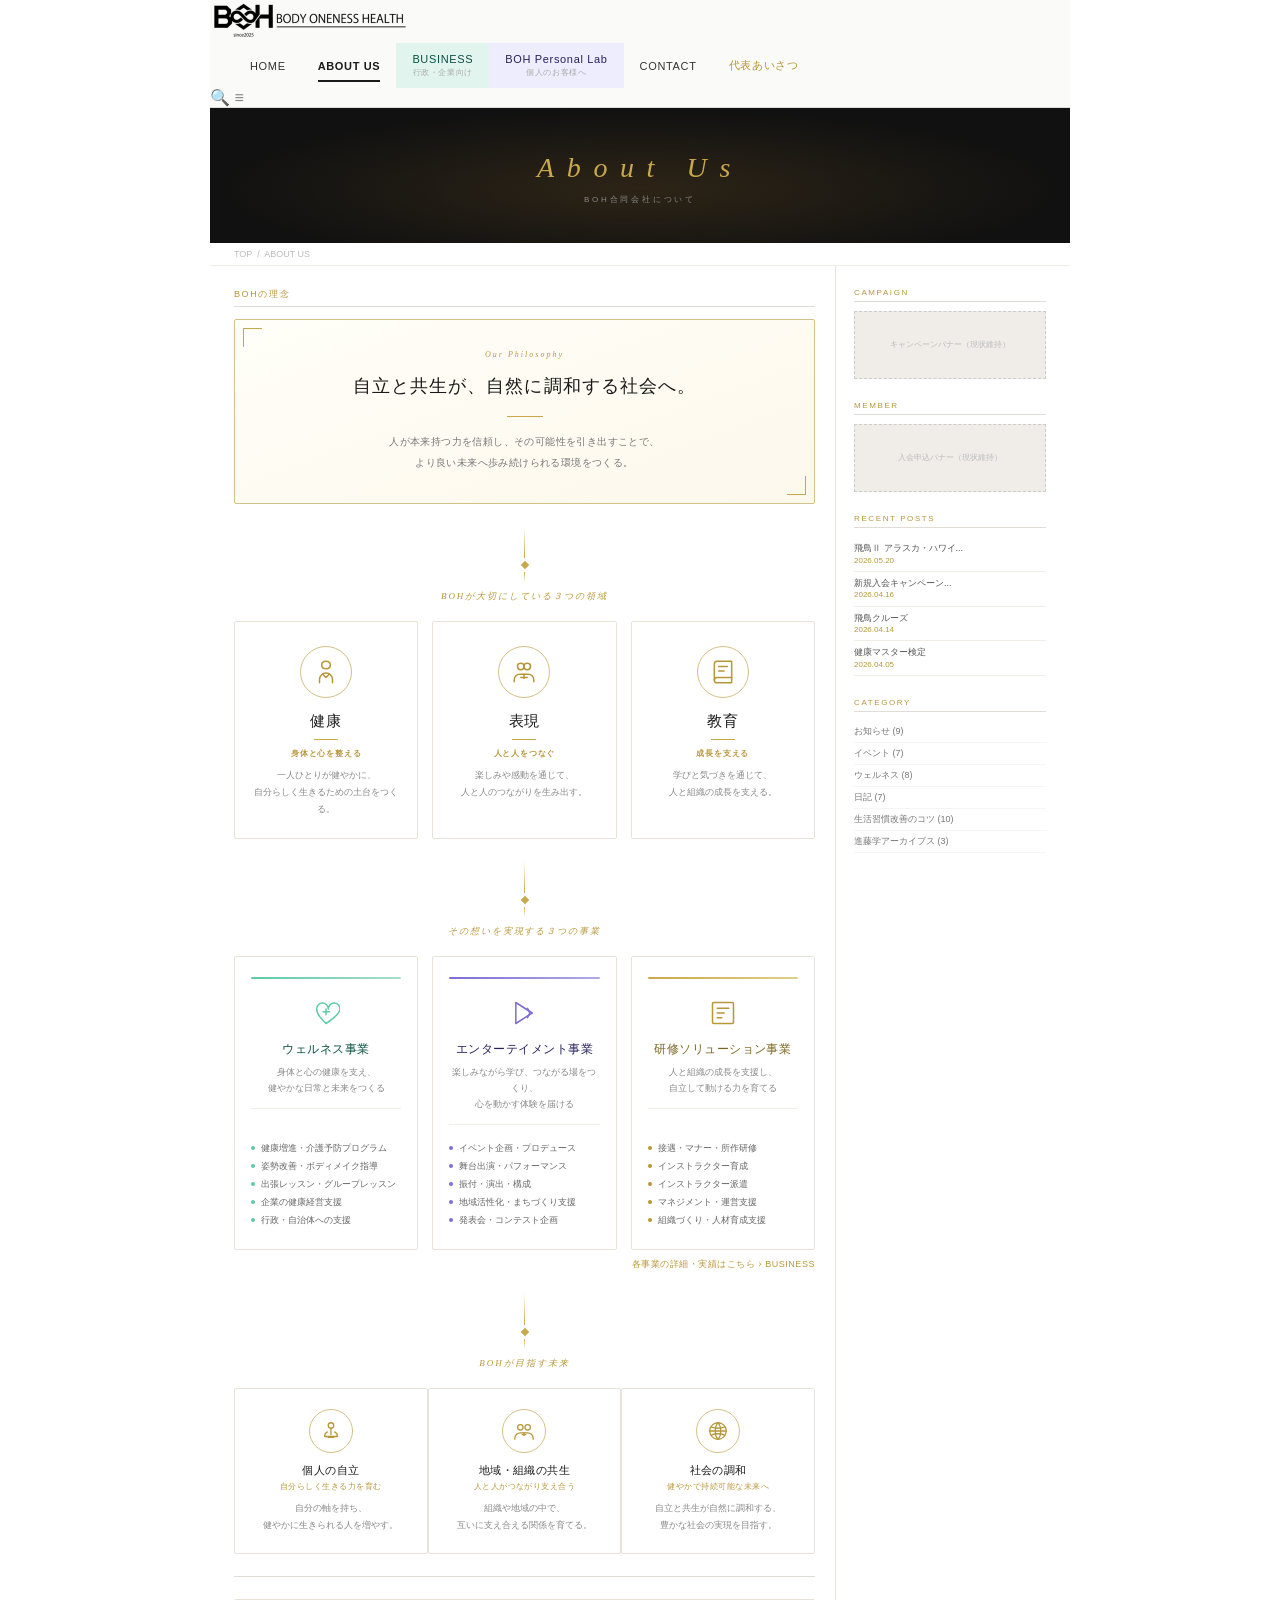
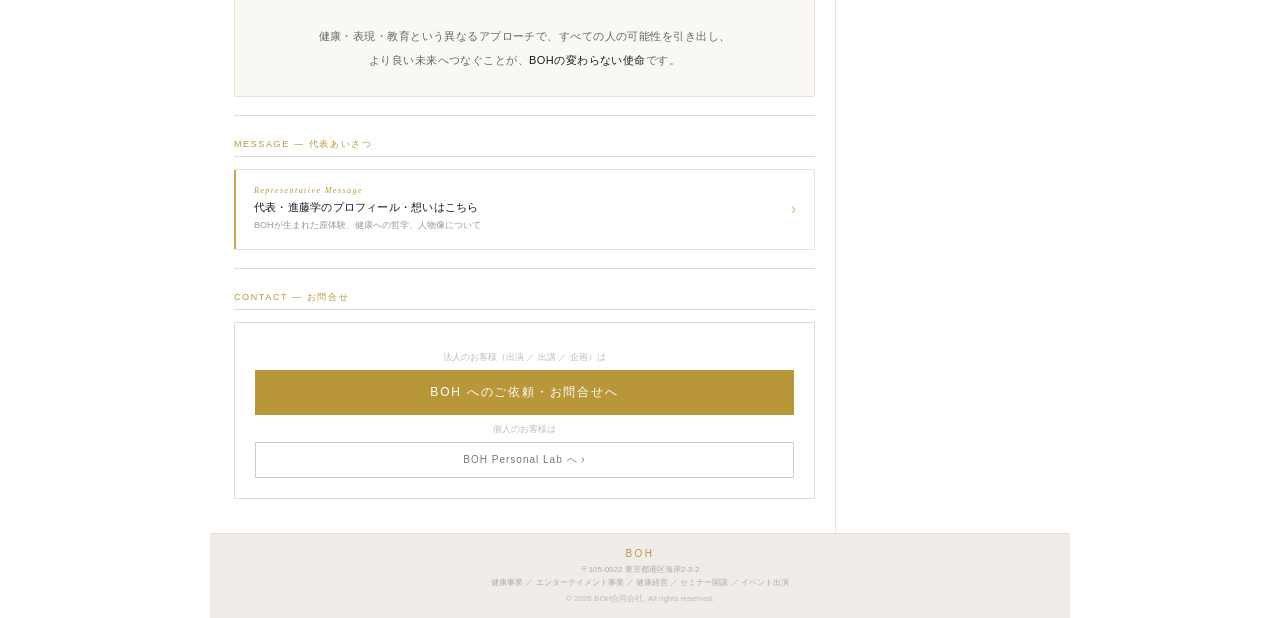
==== about.html @ 2c1a285b "Initial commit: BOH wireframe" ====
<!DOCTYPE html>
<html lang="ja">
<head>
<meta charset="UTF-8">
<meta name="viewport" content="width=device-width, initial-scale=1.0">
<title>BOH ABOUT US ワイヤーフレーム</title>
<link rel="stylesheet" href="style.css">
<style>
/* ── セクション区切り ── */
.sec-divider{display:flex;flex-direction:column;align-items:center;padding:22px 0 16px;gap:0}
.sec-divider-line{width:1px;height:32px;background:linear-gradient(to bottom,transparent,#c8a84b)}
.sec-divider-diamond{width:6px;height:6px;background:#c8a84b;transform:rotate(45deg);margin:4px 0}
.sec-divider-line2{width:1px;height:10px;background:linear-gradient(to bottom,#c8a84b,transparent)}
.sec-label{font-size:9px;letter-spacing:.22em;color:#b8973a;padding:0 0 2px;font-family:Georgia,serif;font-style:italic}

/* ── ① 理念ボックス ── */
.rinen-box{border:1px solid #d4c089;border-radius:2px;background:linear-gradient(160deg,#fffef8,#fdf8ec);padding:30px 32px;text-align:center;position:relative}
.rinen-box::before,.rinen-box::after{content:'';position:absolute;width:18px;height:18px;border-color:#c8a84b;border-style:solid}
.rinen-box::before{top:8px;left:8px;border-width:1px 0 0 1px}
.rinen-box::after{bottom:8px;right:8px;border-width:0 1px 1px 0}
.rinen-small{font-size:8px;letter-spacing:.25em;color:#b8973a;margin-bottom:12px;font-family:Georgia,serif;font-style:italic}
.rinen-main{font-size:18px;font-weight:300;color:#1a1a1a;letter-spacing:.06em;line-height:1.7;margin-bottom:14px}
.rinen-rule{width:36px;height:1px;background:#c8a84b;margin:0 auto 14px}
.rinen-sub{font-size:10px;color:#777;line-height:2.1;letter-spacing:.04em}

/* ── ② 3つの領域 ── */
.domain-grid{display:grid;grid-template-columns:1fr 1fr 1fr;gap:14px}
.domain-card{background:#fff;border:1px solid #e8e3d8;border-radius:2px;padding:24px 16px 20px;text-align:center;position:relative;transition:box-shadow .2s}
.domain-card:hover{box-shadow:0 4px 20px rgba(184,151,58,.1)}
.domain-icon-wrap{width:52px;height:52px;margin:0 auto 14px;display:flex;align-items:center;justify-content:center;border:1px solid #d4c089;border-radius:50%}
.domain-icon-wrap svg{width:26px;height:26px;stroke:#b8973a;fill:none;stroke-width:1.4;stroke-linecap:round;stroke-linejoin:round}
.domain-title{font-size:15px;font-weight:400;color:#1a1a1a;margin-bottom:8px;letter-spacing:.06em}
.domain-rule{width:24px;height:1px;background:#c8a84b;margin:0 auto 8px}
.domain-sub{font-size:8px;font-weight:600;color:#b8973a;margin-bottom:8px;letter-spacing:.1em;text-transform:uppercase}
.domain-desc{font-size:9px;color:#888;line-height:1.9}

/* ── ③ 3つの事業 ── */
.biz-grid3{display:grid;grid-template-columns:1fr 1fr 1fr;gap:14px}
.biz-card{background:#fff;border:1px solid #e8e3d8;border-radius:2px;padding:20px 16px;display:flex;flex-direction:column}
.biz-card-accent{height:2px;margin-bottom:16px;border-radius:1px}
.biz-card.wellness .biz-card-accent{background:linear-gradient(90deg,#5DCAA5,#a8dece)}
.biz-card.entertainment .biz-card-accent{background:linear-gradient(90deg,#7B6FD4,#b0aae8)}
.biz-card.solution .biz-card-accent{background:linear-gradient(90deg,#c8a84b,#e2d08a)}
.biz-card-icon{width:36px;height:36px;margin:0 auto 10px;display:flex;align-items:center;justify-content:center}
.biz-card-icon svg{width:28px;height:28px;fill:none;stroke-width:1.3;stroke-linecap:round;stroke-linejoin:round}
.biz-card.wellness .biz-card-icon svg{stroke:#5DCAA5}
.biz-card.entertainment .biz-card-icon svg{stroke:#7B6FD4}
.biz-card.solution .biz-card-icon svg{stroke:#b8973a}
.biz-card-title{font-size:12px;font-weight:500;color:#1a1a1a;margin-bottom:6px;text-align:center;letter-spacing:.04em}
.biz-card.wellness .biz-card-title{color:#085041}
.biz-card.entertainment .biz-card-title{color:#26215C}
.biz-card.solution .biz-card-title{color:#7a6520}
.biz-card-sub{font-size:9px;color:#888;line-height:1.8;text-align:center;margin-bottom:14px;padding-bottom:12px;border-bottom:1px solid #f0ede8}
.biz-items{list-style:none;padding:0;margin:0;margin-top:auto}
.biz-items li{font-size:9px;color:#666;line-height:2;display:flex;align-items:flex-start;gap:6px}
.biz-dot{width:4px;height:4px;border-radius:50%;flex-shrink:0;margin-top:7px}
.biz-card.wellness .biz-dot{background:#5DCAA5}
.biz-card.entertainment .biz-dot{background:#7B6FD4}
.biz-card.solution .biz-dot{background:#b8973a}

/* ── ④ 目指す未来 ── */
.future-flow{display:grid;grid-template-columns:1fr 40px 1fr 40px 1fr;align-items:center;gap:0}
.future-card{background:#fff;border:1px solid #e8e3d8;border-radius:2px;padding:20px 14px;text-align:center}
.future-icon-wrap{width:44px;height:44px;margin:0 auto 10px;display:flex;align-items:center;justify-content:center;border:1px solid #d4c089;border-radius:50%}
.future-icon-wrap svg{width:22px;height:22px;stroke:#b8973a;fill:none;stroke-width:1.4;stroke-linecap:round;stroke-linejoin:round}
.future-title{font-size:11px;font-weight:500;color:#1a1a1a;margin-bottom:3px;letter-spacing:.04em}
.future-tag{font-size:8px;color:#b8973a;margin-bottom:8px;letter-spacing:.06em}
.future-desc{font-size:9px;color:#888;line-height:1.8}
.future-arrow-col{display:flex;align-items:center;justify-content:center}
.future-arrow-col svg{width:24px;height:16px;stroke:#c8a84b;fill:none;stroke-width:1.2}

/* ── ⑤ 締め ── */
.closing-box{border:1px solid #e8e3d8;border-radius:2px;background:#faf8f3;padding:24px 28px;text-align:center;position:relative}
.closing-text{font-size:11px;color:#666;line-height:2.2;letter-spacing:.04em}
.closing-text em{color:#1a1a1a;font-style:normal;font-weight:500}

/* ── 代表リンク ── */
.greeting-link{background:#fff;border:1px solid #e8e3d8;border-left:2px solid #c8a84b;padding:16px 18px;display:flex;align-items:center;justify-content:space-between;border-radius:2px}
.gl-label{font-size:8px;letter-spacing:.18em;color:#b8973a;margin-bottom:5px;font-family:Georgia,serif;font-style:italic}
.gl-title{font-size:11px;color:#1a1a1a;margin-bottom:3px;letter-spacing:.02em}
.gl-sub{font-size:9px;color:#999;line-height:1.6}
.gl-arrow{font-size:16px;color:#c8a84b;opacity:.7;font-weight:300}
</style>
</head>
<body>

<div style="max-width:860px;margin:0 auto">

<div class="header">
  <img src="image/cropped-logo.png" alt="BOH" style="height:40px;width:200px;object-fit:contain;object-position:left center">
  <nav class="nav">
    <a class="ni" href="index.html">HOME</a>
    <a class="ni active" href="about.html">ABOUT US</a>
    <a class="ni teal" href="services.html">BUSINESS<sub>行政・企業向け</sub></a>
    <a class="ni purple" href="personal-lab.html">BOH Personal Lab<sub>個人のお客様へ</sub></a>
    <a class="ni" href="contact.html">CONTACT</a>
    <a class="ni gold" href="about.html#greeting">代表あいさつ</a>
  </nav>
  <div class="header-icons">🔍 ≡</div>
</div>

<div class="page-hero-dark">
  <div class="ph-img-label">
    <div class="ph-en-dark">About Us</div>
    <div class="ph-ja-dark">BOH合同会社について</div>
  </div>
</div>
<div class="breadcrumb">TOP &nbsp;/&nbsp; ABOUT US</div>

<div class="layout">
<div class="main">

  <!-- ① BOHの理念 -->
  <div class="sh" style="font-size:9px;letter-spacing:.18em;color:#b8973a">BOHの理念</div>
  <div class="rinen-box">
    <div class="rinen-small">Our Philosophy</div>
    <div class="rinen-main">自立と共生が、自然に調和する社会へ。</div>
    <div class="rinen-rule"></div>
    <div class="rinen-sub">
      人が本来持つ力を信頼し、その可能性を引き出すことで、<br>
      より良い未来へ歩み続けられる環境をつくる。
    </div>
  </div>

  <!-- セクション区切り -->
  <div class="sec-divider">
    <div class="sec-divider-line"></div>
    <div class="sec-divider-diamond"></div>
    <div class="sec-divider-line2"></div>
    <div style="height:8px"></div>
    <div class="sec-label">BOHが大切にしている３つの領域</div>
  </div>

  <!-- ② 3つの領域 -->
  <div class="domain-grid">
    <div class="domain-card">
      <div class="domain-icon-wrap">
        <svg viewBox="0 0 24 24"><path d="M12 2c2.5 0 4 1.5 4 3.5S14.5 9 12 9 8 7.5 8 5.5 9.5 2 12 2z"/><path d="M6 22v-3a6 6 0 0112 0v3"/><path d="M9 14l3 3 3-3"/></svg>
      </div>
      <div class="domain-title">健康</div>
      <div class="domain-rule"></div>
      <div class="domain-sub">身体と心を整える</div>
      <div class="domain-desc">一人ひとりが健やかに、<br>自分らしく生きるための土台をつくる。</div>
    </div>
    <div class="domain-card">
      <div class="domain-icon-wrap">
        <svg viewBox="0 0 24 24"><circle cx="9" cy="7" r="3"/><circle cx="15" cy="7" r="3"/><path d="M3 21v-2a5 5 0 015-5h8a5 5 0 015 5v2"/><path d="M12 14v4M9 17h6"/></svg>
      </div>
      <div class="domain-title">表現</div>
      <div class="domain-rule"></div>
      <div class="domain-sub">人と人をつなぐ</div>
      <div class="domain-desc">楽しみや感動を通じて、<br>人と人のつながりを生み出す。</div>
    </div>
    <div class="domain-card">
      <div class="domain-icon-wrap">
        <svg viewBox="0 0 24 24"><path d="M4 19.5A2.5 2.5 0 016.5 17H20"/><path d="M6.5 2H20v20H6.5A2.5 2.5 0 014 19.5v-15A2.5 2.5 0 016.5 2z"/><path d="M8 7h8M8 11h5"/></svg>
      </div>
      <div class="domain-title">教育</div>
      <div class="domain-rule"></div>
      <div class="domain-sub">成長を支える</div>
      <div class="domain-desc">学びと気づきを通じて、<br>人と組織の成長を支える。</div>
    </div>
  </div>

  <!-- セクション区切り -->
  <div class="sec-divider">
    <div class="sec-divider-line"></div>
    <div class="sec-divider-diamond"></div>
    <div class="sec-divider-line2"></div>
    <div style="height:8px"></div>
    <div class="sec-label">その想いを実現する３つの事業</div>
  </div>

  <!-- ③ 3つの事業 -->
  <div class="biz-grid3">
    <div class="biz-card wellness">
      <div class="biz-card-accent"></div>
      <div class="biz-card-icon">
        <svg viewBox="0 0 24 24"><path d="M12 21C12 21 4 13.5 4 8.5a5 5 0 0110 0 5 5 0 0110 0C24 13.5 12 21 12 21z" stroke="#5DCAA5"/><path d="M12 8.5v5M9.5 11H15" stroke="#5DCAA5"/></svg>
      </div>
      <div class="biz-card-title">ウェルネス事業</div>
      <div class="biz-card-sub">身体と心の健康を支え、<br>健やかな日常と未来をつくる</div>
      <ul class="biz-items">
        <li><span class="biz-dot"></span>健康増進・介護予防プログラム</li>
        <li><span class="biz-dot"></span>姿勢改善・ボディメイク指導</li>
        <li><span class="biz-dot"></span>出張レッスン・グループレッスン</li>
        <li><span class="biz-dot"></span>企業の健康経営支援</li>
        <li><span class="biz-dot"></span>行政・自治体への支援</li>
      </ul>
    </div>
    <div class="biz-card entertainment">
      <div class="biz-card-accent"></div>
      <div class="biz-card-icon">
        <svg viewBox="0 0 24 24"><polygon points="5,3 19,12 5,21" stroke="#7B6FD4"/><path d="M15 8l2 4-2 4" stroke="#7B6FD4"/></svg>
      </div>
      <div class="biz-card-title">エンターテイメント事業</div>
      <div class="biz-card-sub">楽しみながら学び、つながる場をつくり、<br>心を動かす体験を届ける</div>
      <ul class="biz-items">
        <li><span class="biz-dot"></span>イベント企画・プロデュース</li>
        <li><span class="biz-dot"></span>舞台出演・パフォーマンス</li>
        <li><span class="biz-dot"></span>振付・演出・構成</li>
        <li><span class="biz-dot"></span>地域活性化・まちづくり支援</li>
        <li><span class="biz-dot"></span>発表会・コンテスト企画</li>
      </ul>
    </div>
    <div class="biz-card solution">
      <div class="biz-card-accent"></div>
      <div class="biz-card-icon">
        <svg viewBox="0 0 24 24"><rect x="3" y="3" width="18" height="18" rx="1" stroke="#b8973a"/><path d="M7 8h10M7 12h6M7 16h4" stroke="#b8973a"/></svg>
      </div>
      <div class="biz-card-title">研修ソリューション事業</div>
      <div class="biz-card-sub">人と組織の成長を支援し、<br>自立して動ける力を育てる</div>
      <ul class="biz-items">
        <li><span class="biz-dot"></span>接遇・マナー・所作研修</li>
        <li><span class="biz-dot"></span>インストラクター育成</li>
        <li><span class="biz-dot"></span>インストラクター派遣</li>
        <li><span class="biz-dot"></span>マネジメント・運営支援</li>
        <li><span class="biz-dot"></span>組織づくり・人材育成支援</li>
      </ul>
    </div>
  </div>
  <div style="font-size:9px;color:#b8973a;text-align:right;margin-top:8px;letter-spacing:.06em">
    <a href="services.html" style="color:#b8973a;text-decoration:none">各事業の詳細・実績はこちら › BUSINESS</a>
  </div>

  <!-- セクション区切り -->
  <div class="sec-divider">
    <div class="sec-divider-line"></div>
    <div class="sec-divider-diamond"></div>
    <div class="sec-divider-line2"></div>
    <div style="height:8px"></div>
    <div class="sec-label">BOHが目指す未来</div>
  </div>

  <!-- ④ 目指す未来フロー -->
  <div class="future-flow" style="grid-template-columns:1fr 1fr 1fr">
    <div class="future-card">
      <div class="future-icon-wrap">
        <svg viewBox="0 0 24 24"><circle cx="12" cy="6" r="3"/><path d="M12 10v6M9 19h6"/><path d="M8 13c-2 1-3 3-3 5h14c0-2-1-4-3-5"/></svg>
      </div>
      <div class="future-title">個人の自立</div>
      <div class="future-tag">自分らしく生きる力を育む</div>
      <div class="future-desc">自分の軸を持ち、<br>健やかに生きられる人を増やす。</div>
    </div>
    <div class="future-card">
      <div class="future-icon-wrap">
        <svg viewBox="0 0 24 24"><circle cx="8" cy="8" r="3"/><circle cx="16" cy="8" r="3"/><path d="M2 21v-1a6 6 0 016-6h8a6 6 0 016 6v1"/><path d="M12 14v3M10 16h4"/></svg>
      </div>
      <div class="future-title">地域・組織の共生</div>
      <div class="future-tag">人と人がつながり支え合う</div>
      <div class="future-desc">組織や地域の中で、<br>互いに支え合える関係を育てる。</div>
    </div>
    <div class="future-card">
      <div class="future-icon-wrap">
        <svg viewBox="0 0 24 24"><circle cx="12" cy="12" r="9"/><path d="M12 3C8 7 8 17 12 21M12 3c4 4 4 14 0 18M3 12h18"/><path d="M4.5 7.5q3.5 1.5 7.5 1.5t7.5-1.5M4.5 16.5q3.5-1.5 7.5-1.5t7.5 1.5"/></svg>
      </div>
      <div class="future-title">社会の調和</div>
      <div class="future-tag">健やかで持続可能な未来へ</div>
      <div class="future-desc">自立と共生が自然に調和する、<br>豊かな社会の実現を目指す。</div>
    </div>
  </div>

  <div class="divider" style="margin:22px 0"></div>

  <!-- ⑤ 締め -->
  <div class="closing-box">
    <div class="closing-text">
      健康・表現・教育という異なるアプローチで、すべての人の可能性を引き出し、<br>
      より良い未来へつなぐことが、<em>BOHの変わらない使命</em>です。
    </div>
  </div>

  <div class="divider"></div>

  <!-- 代表あいさつ -->
  <div class="sh" id="greeting">MESSAGE — 代表あいさつ</div>
  <div class="greeting-link">
    <div>
      <div class="gl-label">Representative Message</div>
      <div class="gl-title">代表・進藤学のプロフィール・想いはこちら</div>
      <div class="gl-sub">BOHが生まれた原体験、健康への哲学、人物像について</div>
    </div>
    <div class="gl-arrow">›</div>
  </div>

  <div class="divider"></div>

  <!-- CTA -->
  <div class="sh">CONTACT — お問合せ</div>
  <div class="cta">
    <div class="btn-sl">法人のお客様（出演 ／ 出講 ／ 企画）は</div>
    <div class="btn-g">BOH へのご依頼・お問合せへ</div>
    <div class="btn-sl">個人のお客様は</div>
    <div class="btn-s">BOH Personal Lab へ ›</div>
  </div>

</div>

<!-- サイドバー -->
<div class="sidebar">
  <div style="height:22px"></div>
  <div class="sbw"><div class="sbt">CAMPAIGN</div><div class="sbb">キャンペーンバナー（現状維持）</div></div>
  <div class="sbw"><div class="sbt">MEMBER</div><div class="sbb">入会申込バナー（現状維持）</div></div>
  <div class="sbw">
    <div class="sbt">RECENT POSTS</div>
    <div class="sbp">飛鳥Ⅱ アラスカ・ハワイ...<span>2026.05.20</span></div>
    <div class="sbp">新規入会キャンペーン...<span>2026.04.16</span></div>
    <div class="sbp">飛鳥クルーズ<span>2026.04.14</span></div>
    <div class="sbp">健康マスター検定<span>2026.04.05</span></div>
  </div>
  <div class="sbw">
    <div class="sbt">CATEGORY</div>
    <div class="sbc">お知らせ (9)</div>
    <div class="sbc">イベント (7)</div>
    <div class="sbc">ウェルネス (8)</div>
    <div class="sbc">日記 (7)</div>
    <div class="sbc">生活習慣改善のコツ (10)</div>
    <div class="sbc">進藤学アーカイブス (3)</div>
  </div>
</div>
</div>

<div class="footer">
  <div class="fl">BOH</div>
  <div class="fa">〒105-0022 東京都港区海岸2-3-2<br>健康事業 ／ エンターテイメント事業 ／ 健康経営 ／ セミナー開講 ／ イベント出演</div>
  <div class="fc">© 2026 BOH合同会社. All rights reserved.</div>
</div>

</div>
</body>
</html>
---- style.css ----
*{box-sizing:border-box;margin:0;padding:0}
body{font-family:'Helvetica Neue',Arial,sans-serif;background:#fff;color:#1a1a1a;font-size:13px}

/* メモ */
.memo{background:#fffbe6;border-left:3px solid #b8973a;padding:6px 10px;font-size:10px;color:#886600;line-height:1.6}

/* ラベル */
.lbl-n{background:#E1F5EE;color:#085041;border:1px solid #5DCAA5;font-size:8px;padding:1px 6px;letter-spacing:.06em}
.lbl-e{background:#E6F1FB;color:#0C447C;border:1px solid #85B7EB;font-size:8px;padding:1px 6px;letter-spacing:.06em}
.lbl-k{background:#f0f0ee;color:#888;border:1px solid #ccc;font-size:8px;padding:1px 6px;letter-spacing:.06em}
.divider{border:none;border-top:1px solid #e0ddd8;margin:18px 0}

/* ヘッダー */
.header{background:#fafaf8;border-bottom:1px solid #e0ddd8;position:sticky;top:0;z-index:100}
.header-top{display:flex;align-items:center;justify-content:space-between;padding:10px 24px;border-bottom:1px solid #f0ede8}
.logo-box{background:#e8e5e0;border:1px dashed #ccc;width:200px;height:40px;display:flex;align-items:center;justify-content:center;font-size:9px;color:#999;letter-spacing:.1em}
.header-icons{font-size:16px;color:#888;display:flex;gap:12px}
.nav{display:flex;align-items:center;padding:0 24px;gap:0}
.ni{font-size:11px;letter-spacing:.06em;color:#333;padding:10px 16px;cursor:pointer;position:relative;display:flex;flex-direction:column;align-items:center;gap:2px;text-decoration:none}
a.ni:hover{background:#f0ede8}
.ni.active{color:#1a1a1a;font-weight:600}
.ni.active::after{content:'';position:absolute;bottom:0;left:16px;right:16px;height:2px;background:#1a1a1a}
.ni sub{font-size:8px;color:#aaa;font-style:normal;display:block}
.ni.teal{background:#E1F5EE;color:#085041}
.ni.purple{background:#EEEDFE;color:#26215C}
.ni.gold{color:#b8973a}

/* レイアウト */
.layout{display:grid;grid-template-columns:1fr 210px;gap:0;padding:0 24px}
.main{padding:0 20px 28px 0;border-right:1px solid #e8e5e0}
.sidebar{padding:0 0 28px 18px}

/* セクション見出し */
.sh{font-size:9px;letter-spacing:.18em;color:#b8973a;border-bottom:1px solid #e0ddd8;padding-bottom:5px;margin:22px 0 12px;display:flex;align-items:center;gap:6px}

/* ページヒーロー（ライト） */
.page-hero{background:#fff;border-bottom:1px solid #e8e5e0;padding:28px 24px 20px;text-align:center}
.ph-en{font-size:24px;letter-spacing:.3em;color:#b8973a;font-style:italic;margin-bottom:5px}
.ph-ja{font-size:9px;letter-spacing:.2em;color:#aaa}
.breadcrumb{padding:6px 24px;font-size:9px;color:#bbb;border-bottom:1px solid #f0ede8}

/* ページヒーロー（ダーク） */
.page-hero-dark{background:#111;text-align:center;position:relative;overflow:hidden}
.page-hero-dark::before{content:'';position:absolute;inset:0;background:radial-gradient(ellipse at 50% 60%,#2d2416 0%,#111 70%)}
.ph-img-label{position:relative;z-index:1;padding:44px 24px 38px;display:flex;flex-direction:column;align-items:center;gap:10px}
.ph-en-dark{font-size:28px;letter-spacing:.45em;color:#c8a84b;font-style:italic;font-family:Georgia,serif;font-weight:300}
.ph-ja-dark{font-size:8px;letter-spacing:.35em;color:#888}

/* 事業セクションヘッダー */
.biz-sh{display:flex;align-items:baseline;gap:14px;padding:20px 0 12px;border-bottom:1px solid #e8e5e0;margin-bottom:14px}
.biz-sh-num{font-size:11px;color:#bbb;letter-spacing:.1em;flex-shrink:0;padding-top:6px}
.biz-sh-en{font-size:30px;color:#1a1a1a;font-style:italic;font-family:Georgia,serif;font-weight:300;letter-spacing:.04em;line-height:1}
.biz-sh-ja{font-size:9px;color:#b8973a;letter-spacing:.18em;padding-top:4px}

/* フッター */
.footer{background:#f0ede8;border-top:1px solid #e0ddd8;padding:14px 24px;text-align:center}
.fl{font-size:10px;letter-spacing:.25em;color:#b8973a;margin-bottom:4px}
.fa{font-size:8px;color:#aaa;line-height:1.7;margin-bottom:3px}
.fc{font-size:8px;color:#bbb}

/* サイドバー */
.sbw{margin-bottom:22px}
.sbt{font-size:8px;letter-spacing:.2em;color:#b8973a;border-bottom:1px solid #e0ddd8;padding-bottom:4px;margin-bottom:9px}
.sbb{background:#f0ede8;border:1px dashed #ccc;height:68px;display:flex;align-items:center;justify-content:center;font-size:8px;color:#bbb;margin-bottom:6px;text-align:center;line-height:1.6}
.sbp{font-size:9px;color:#555;padding:5px 0;border-bottom:1px solid #f0ede8;line-height:1.4}
.sbp span{display:block;font-size:8px;color:#b8973a}
.sbc{font-size:9px;color:#777;padding:4px 0;border-bottom:1px solid #f5f5f3}

/* CTA */
.cta{background:#fff;border:1px solid #e0ddd8;padding:20px;text-align:center;margin-bottom:6px}
.cta-en{display:none}
.cta-ja{display:none}
.btn-g{display:block;background:#b8973a;color:#fff;font-size:12px;letter-spacing:.15em;padding:14px 20px;text-align:center;margin-bottom:8px;font-weight:400}
.btn-sl{font-size:9px;color:#bbb;margin:8px 0 6px}
.btn-s{display:block;background:transparent;color:#777;border:1px solid #ccc;font-size:10px;letter-spacing:.1em;padding:10px 16px;text-align:center}

/* 実績 */
.img-ph{background:#f0ede8;border:1px dashed #ccc;height:52px;display:flex;align-items:center;justify-content:center;font-size:9px;color:#bbb;margin-bottom:8px;letter-spacing:.06em}
.ach-grid{display:grid;grid-template-columns:1fr 1fr;gap:8px;margin-bottom:5px}
.ac{background:#fff;border:1px solid #e0ddd8;padding:10px}
.ac-y{font-size:8px;color:#b8973a;letter-spacing:.1em;margin-bottom:3px}
.ac-t{font-size:10px;color:#1a1a1a;line-height:1.6;margin-bottom:4px}
.ac-tag{font-size:8px;color:#999;border:1px solid #e0ddd8;padding:1px 5px;display:inline-block}

@media (max-width: 480px) {
  .header .nav { display: none; }
  .layout { grid-template-columns: 1fr; padding: 0 16px; }
  .sidebar { display: none; }
  .main { padding: 16px 0; border-right: none; }
  .memo { display: none; }
  .page-hero { padding: 20px 16px 14px; }
  .ph-en { font-size: 18px; }
  .ach-grid { grid-template-columns: 1fr; }
}
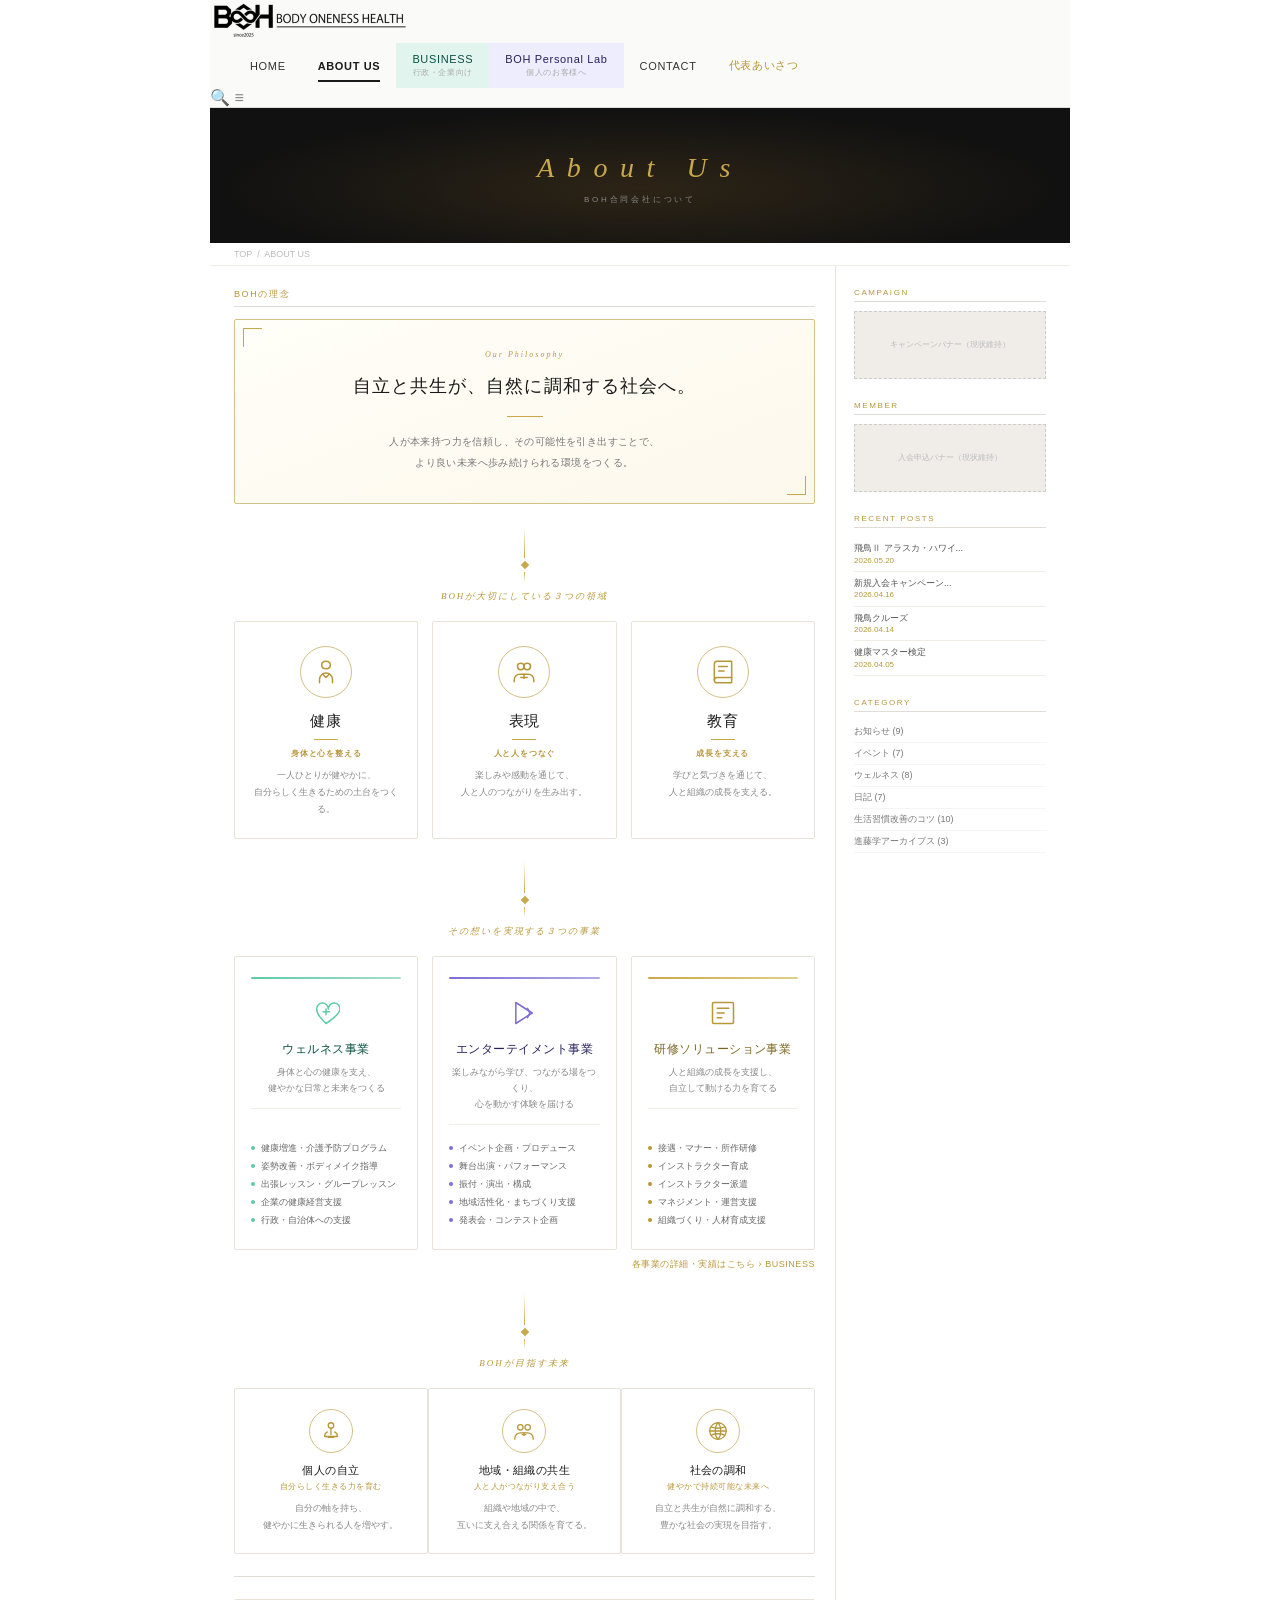
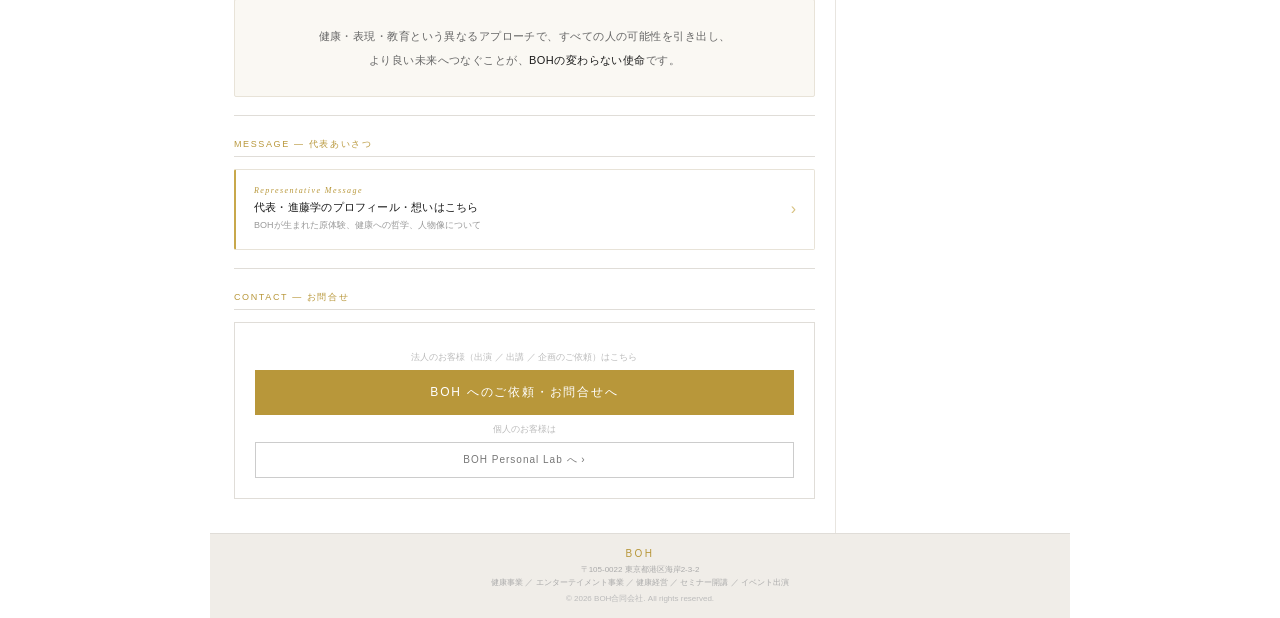
==== commit 08b091fa: "update CTA text to include ご依頼 and はこちら" ====
--- a/about.html
+++ b/about.html
@@ -96,7 +96,10 @@
     <a class="ni" href="contact.html">CONTACT</a>
     <a class="ni gold" href="about.html#greeting">代表あいさつ</a>
   </nav>
-  <div class="header-icons">🔍 ≡</div>
+  <div style="display:flex;align-items:center;gap:12px;padding-right:16px">
+    <div class="header-icons">🔍 ≡</div>
+    <div class="hamburger" onclick="toggleMobileMenu()"><span></span><span></span><span></span></div>
+  </div>
 </div>
 
 <div class="page-hero-dark">
@@ -288,7 +291,7 @@
   <!-- CTA -->
   <div class="sh">CONTACT — お問合せ</div>
   <div class="cta">
-    <div class="btn-sl">法人のお客様（出演 ／ 出講 ／ 企画）は</div>
+    <div class="btn-sl">法人のお客様（出演 ／ 出講 ／ 企画のご依頼）はこちら</div>
     <div class="btn-g">BOH へのご依頼・お問合せへ</div>
     <div class="btn-sl">個人のお客様は</div>
     <div class="btn-s">BOH Personal Lab へ ›</div>
@@ -327,5 +330,26 @@
 </div>
 
 </div>
+
+<!-- モバイルメニュー -->
+<div class="mobile-menu" id="mobileMenu">
+  <button class="mobile-menu-close" onclick="closeMobileMenu()">✕</button>
+  <a class="ni" href="index.html">HOME</a>
+  <a class="ni active" href="about.html">ABOUT US</a>
+  <a class="ni teal" href="services.html">BUSINESS<sub>行政・企業向け</sub></a>
+  <a class="ni purple" href="personal-lab.html">BOH Personal Lab<sub>個人のお客様へ</sub></a>
+  <a class="ni" href="contact.html">CONTACT</a>
+  <a class="ni gold" href="about.html#greeting">代表あいさつ</a>
+</div>
+<script>
+function toggleMobileMenu(){
+  document.getElementById('mobileMenu').classList.toggle('open');
+  document.querySelector('.hamburger').classList.toggle('open');
+}
+function closeMobileMenu(){
+  document.getElementById('mobileMenu').classList.remove('open');
+  document.querySelector('.hamburger').classList.remove('open');
+}
+</script>
 </body>
 </html>
--- a/style.css
+++ b/style.css
@@ -82,10 +82,26 @@
 .ac-t{font-size:10px;color:#1a1a1a;line-height:1.6;margin-bottom:4px}
 .ac-tag{font-size:8px;color:#999;border:1px solid #e0ddd8;padding:1px 5px;display:inline-block}
 
-@media (max-width: 480px) {
+/* ハンバーガーメニュー */
+.hamburger{display:none;flex-direction:column;justify-content:center;gap:5px;width:36px;height:36px;cursor:pointer;padding:4px;flex-shrink:0}
+.hamburger span{display:block;height:2px;background:#333;border-radius:1px;transition:all .3s}
+.hamburger.open span:nth-child(1){transform:translateY(7px) rotate(45deg)}
+.hamburger.open span:nth-child(2){opacity:0}
+.hamburger.open span:nth-child(3){transform:translateY(-7px) rotate(-45deg)}
+
+.mobile-menu{display:none;position:fixed;top:0;left:0;right:0;bottom:0;background:#fafaf8;z-index:200;flex-direction:column;padding:60px 24px 24px;gap:0;overflow-y:auto}
+.mobile-menu.open{display:flex}
+.mobile-menu .ni{font-size:15px;padding:16px 0;border-bottom:1px solid #e0ddd8;width:100%;text-align:left;align-items:flex-start}
+.mobile-menu .ni sub{font-size:10px}
+.mobile-menu-close{position:absolute;top:16px;right:20px;font-size:24px;color:#888;cursor:pointer;background:none;border:none;line-height:1}
+
+@media (max-width: 768px) {
+  .header { display:flex; align-items:center; justify-content:space-between; padding:0 16px; }
   .header .nav { display: none; }
+  .header-icons { display: none; }
+  .hamburger { display: flex; }
   .layout { grid-template-columns: 1fr; padding: 0 16px; }
-  .sidebar { display: none; }
+  .sidebar { padding: 0 0 20px 0; border-top: 1px solid #e0ddd8; margin-top: 16px; }
   .main { padding: 16px 0; border-right: none; }
   .memo { display: none; }
   .page-hero { padding: 20px 16px 14px; }
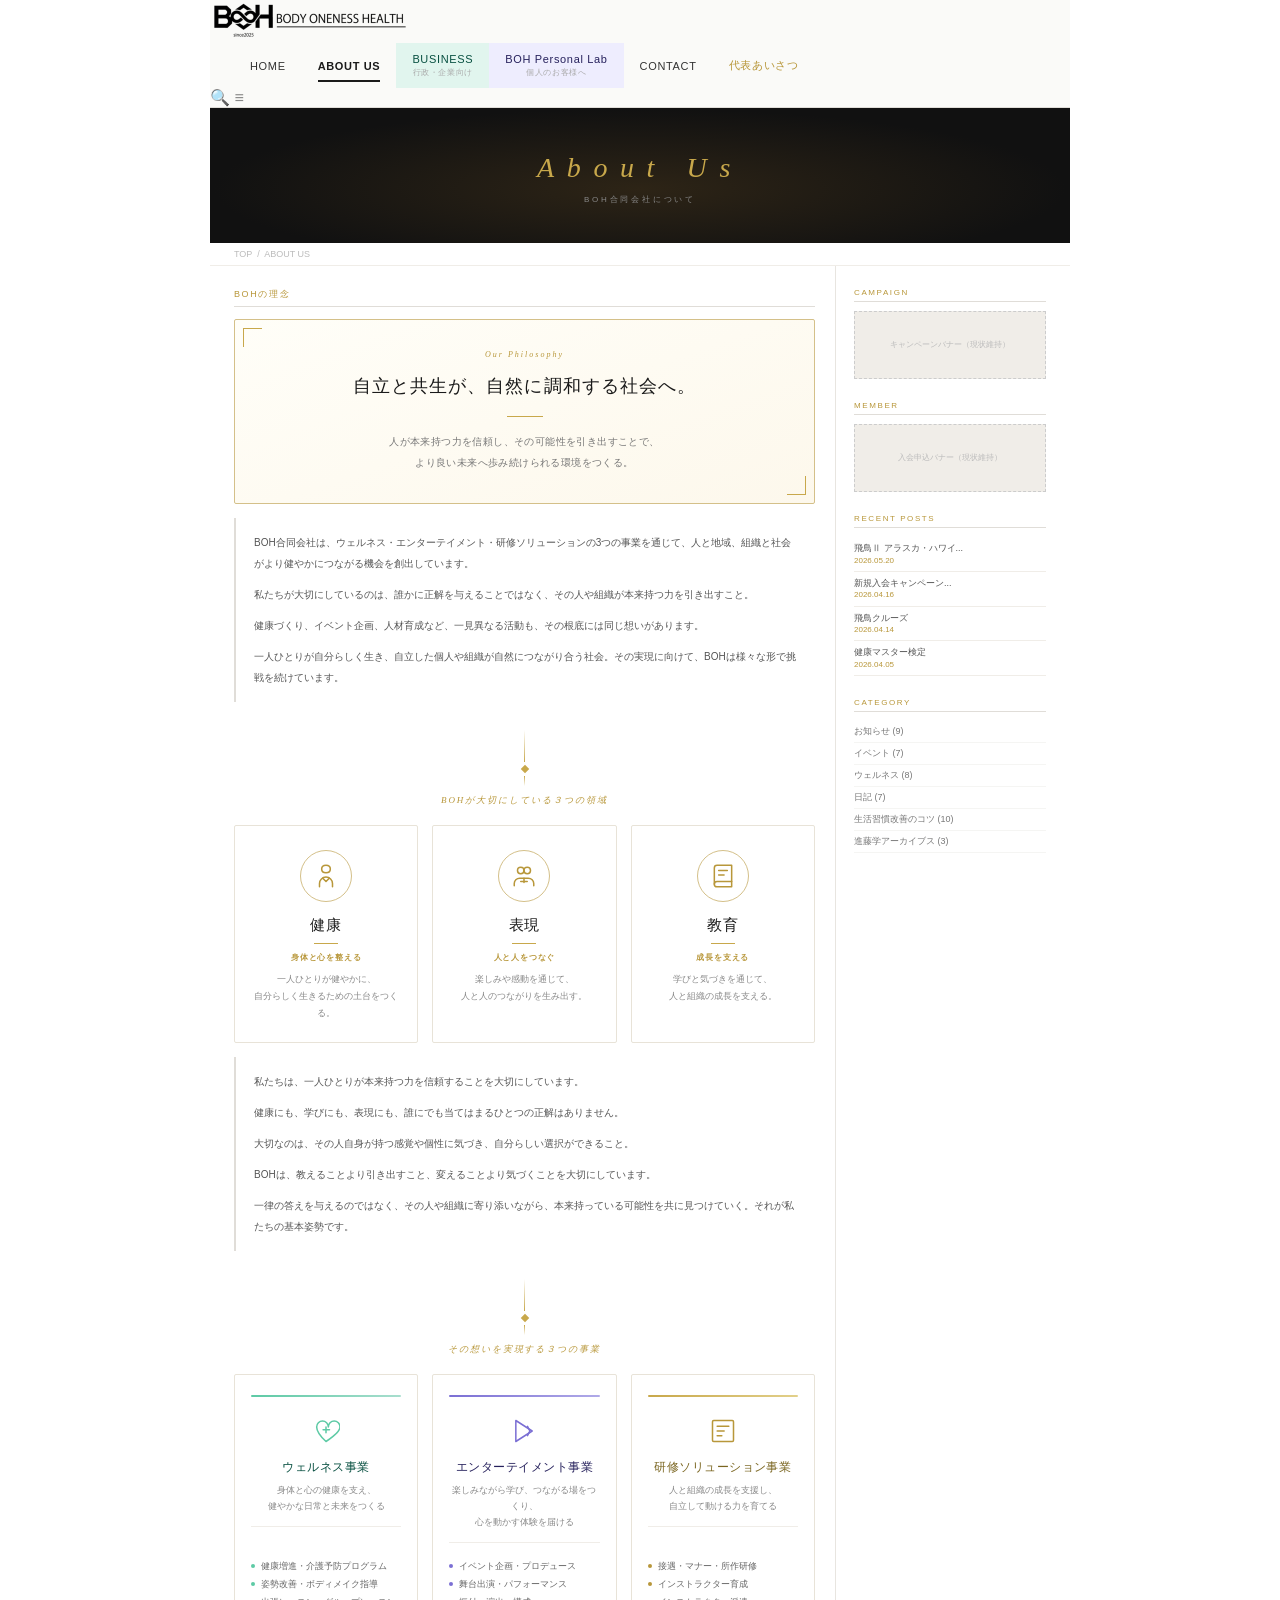
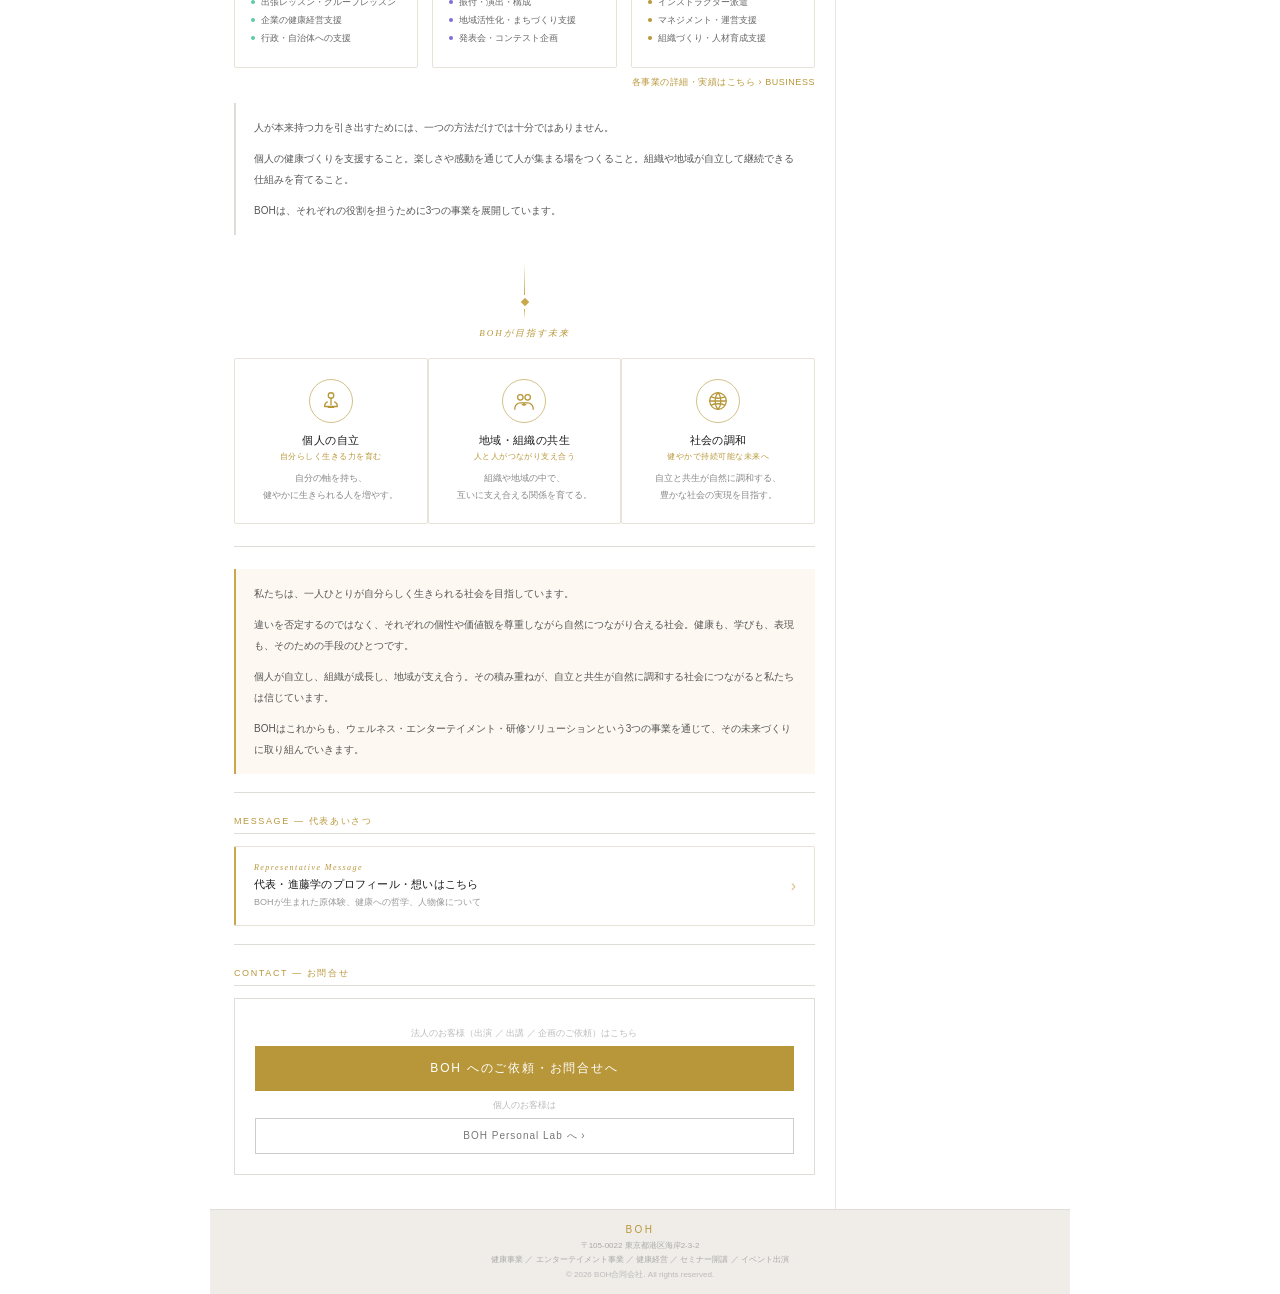
==== commit 7bd20510: "add about page body text sections 1-4" ====
--- a/about.html
+++ b/about.html
@@ -80,6 +80,9 @@
 .gl-title{font-size:11px;color:#1a1a1a;margin-bottom:3px;letter-spacing:.02em}
 .gl-sub{font-size:9px;color:#999;line-height:1.6}
 .gl-arrow{font-size:16px;color:#c8a84b;opacity:.7;font-weight:300}
+.about-para{font-size:10px;color:#555;line-height:2.1;margin:14px 0 6px;padding:14px 18px;border-left:2px solid #e0ddd8}
+.about-para p{margin-bottom:10px}
+.about-para p:last-child{margin-bottom:0}
 </style>
 </head>
 <body>
@@ -125,6 +128,13 @@
     </div>
   </div>
 
+  <div class="about-para">
+    <p>BOH合同会社は、ウェルネス・エンターテイメント・研修ソリューションの3つの事業を通じて、人と地域、組織と社会がより健やかにつながる機会を創出しています。</p>
+    <p>私たちが大切にしているのは、誰かに正解を与えることではなく、その人や組織が本来持つ力を引き出すこと。</p>
+    <p>健康づくり、イベント企画、人材育成など、一見異なる活動も、その根底には同じ想いがあります。</p>
+    <p>一人ひとりが自分らしく生き、自立した個人や組織が自然につながり合う社会。その実現に向けて、BOHは様々な形で挑戦を続けています。</p>
+  </div>
+
   <!-- セクション区切り -->
   <div class="sec-divider">
     <div class="sec-divider-line"></div>
@@ -163,6 +173,14 @@
       <div class="domain-sub">成長を支える</div>
       <div class="domain-desc">学びと気づきを通じて、<br>人と組織の成長を支える。</div>
     </div>
+  </div>
+
+  <div class="about-para">
+    <p>私たちは、一人ひとりが本来持つ力を信頼することを大切にしています。</p>
+    <p>健康にも、学びにも、表現にも、誰にでも当てはまるひとつの正解はありません。</p>
+    <p>大切なのは、その人自身が持つ感覚や個性に気づき、自分らしい選択ができること。</p>
+    <p>BOHは、教えることより引き出すこと、変えることより気づくことを大切にしています。</p>
+    <p>一律の答えを与えるのではなく、その人や組織に寄り添いながら、本来持っている可能性を共に見つけていく。それが私たちの基本姿勢です。</p>
   </div>
 
   <!-- セクション区切り -->
@@ -226,6 +244,12 @@
     <a href="services.html" style="color:#b8973a;text-decoration:none">各事業の詳細・実績はこちら › BUSINESS</a>
   </div>
 
+  <div class="about-para">
+    <p>人が本来持つ力を引き出すためには、一つの方法だけでは十分ではありません。</p>
+    <p>個人の健康づくりを支援すること。楽しさや感動を通じて人が集まる場をつくること。組織や地域が自立して継続できる仕組みを育てること。</p>
+    <p>BOHは、それぞれの役割を担うために3つの事業を展開しています。</p>
+  </div>
+
   <!-- セクション区切り -->
   <div class="sec-divider">
     <div class="sec-divider-line"></div>
@@ -265,12 +289,12 @@
 
   <div class="divider" style="margin:22px 0"></div>
 
-  <!-- ⑤ 締め -->
-  <div class="closing-box">
-    <div class="closing-text">
-      健康・表現・教育という異なるアプローチで、すべての人の可能性を引き出し、<br>
-      より良い未来へつなぐことが、<em>BOHの変わらない使命</em>です。
-    </div>
+  <!-- ④ 締め -->
+  <div class="about-para" style="border-left:2px solid #c8a84b;background:#fdf9f2">
+    <p>私たちは、一人ひとりが自分らしく生きられる社会を目指しています。</p>
+    <p>違いを否定するのではなく、それぞれの個性や価値観を尊重しながら自然につながり合える社会。健康も、学びも、表現も、そのための手段のひとつです。</p>
+    <p>個人が自立し、組織が成長し、地域が支え合う。その積み重ねが、自立と共生が自然に調和する社会につながると私たちは信じています。</p>
+    <p>BOHはこれからも、ウェルネス・エンターテイメント・研修ソリューションという3つの事業を通じて、その未来づくりに取り組んでいきます。</p>
   </div>
 
   <div class="divider"></div>
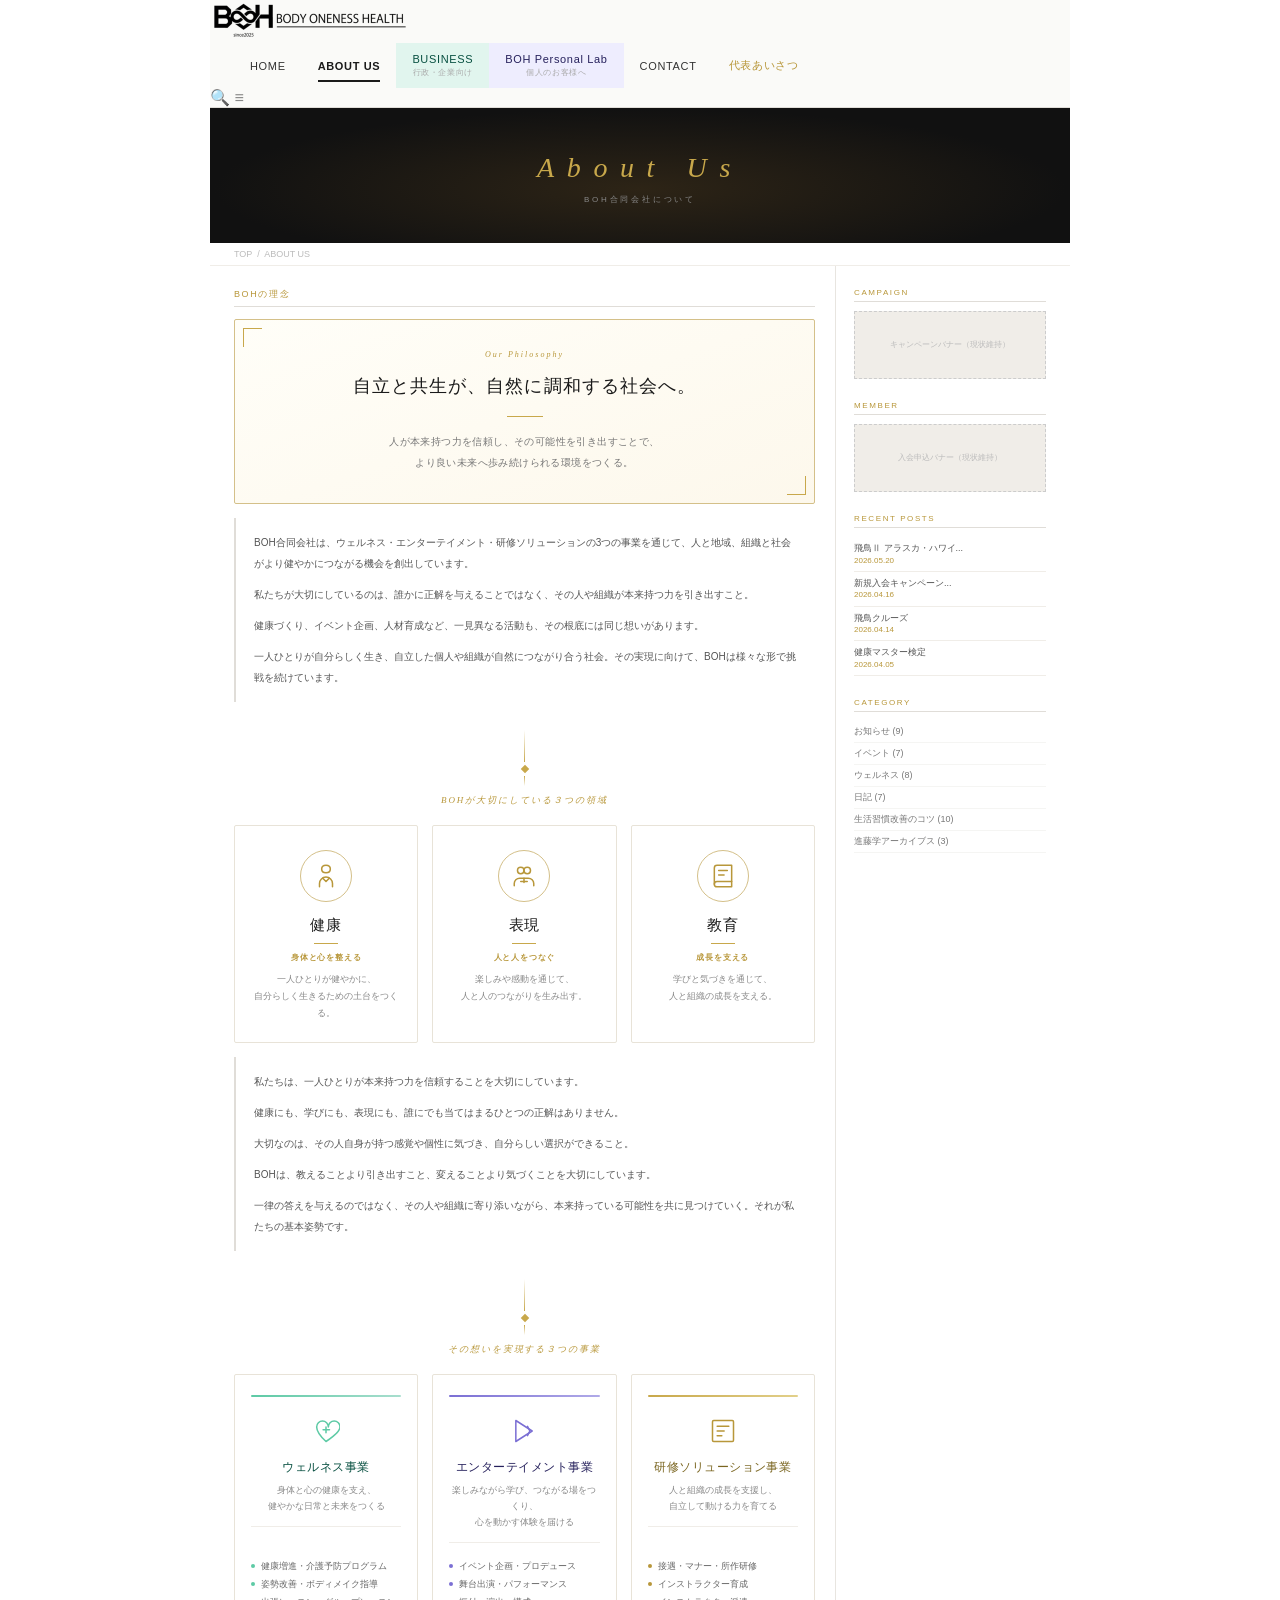
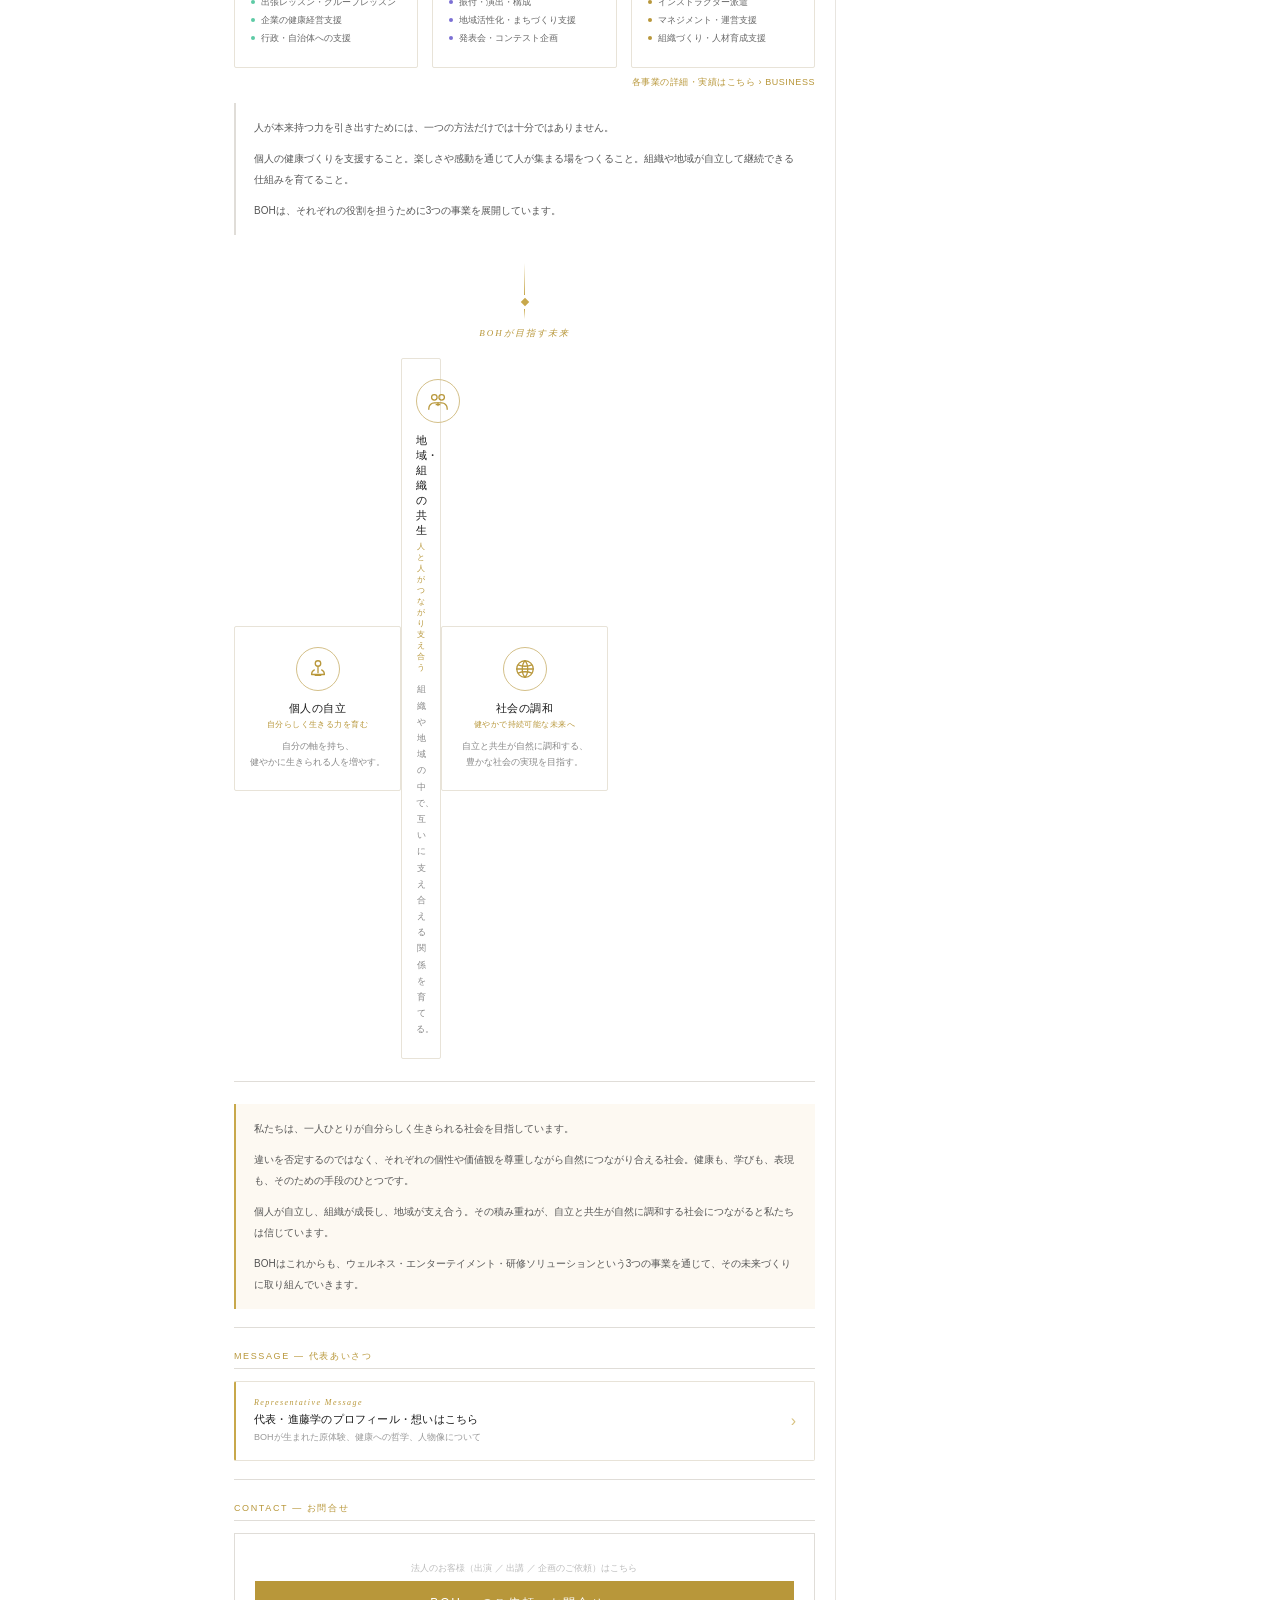
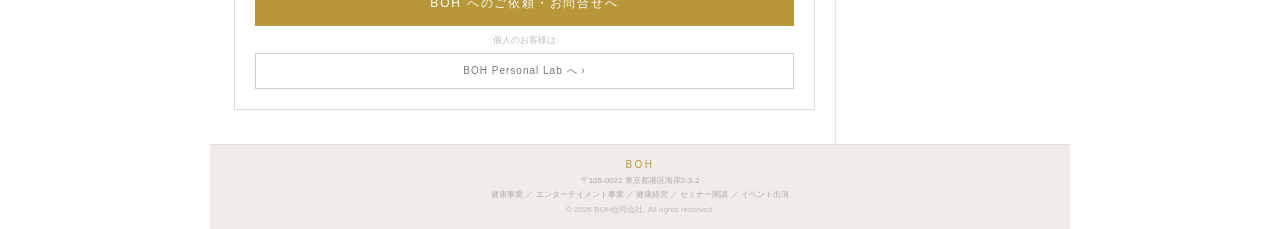
==== commit ffaa0810: "fix mobile grid: remove inline style and fix future-flow breakpoint" ====
--- a/about.html
+++ b/about.html
@@ -60,6 +60,7 @@
 
 /* ── ④ 目指す未来 ── */
 .future-flow{display:grid;grid-template-columns:1fr 40px 1fr 40px 1fr;align-items:center;gap:0}
+@media(max-width:768px){.future-flow{grid-template-columns:1fr !important}.future-arrow{display:none}}
 .future-card{background:#fff;border:1px solid #e8e3d8;border-radius:2px;padding:20px 14px;text-align:center}
 .future-icon-wrap{width:44px;height:44px;margin:0 auto 10px;display:flex;align-items:center;justify-content:center;border:1px solid #d4c089;border-radius:50%}
 .future-icon-wrap svg{width:22px;height:22px;stroke:#b8973a;fill:none;stroke-width:1.4;stroke-linecap:round;stroke-linejoin:round}
@@ -260,7 +261,7 @@
   </div>
 
   <!-- ④ 目指す未来フロー -->
-  <div class="future-flow" style="grid-template-columns:1fr 1fr 1fr">
+  <div class="future-flow">
     <div class="future-card">
       <div class="future-icon-wrap">
         <svg viewBox="0 0 24 24"><circle cx="12" cy="6" r="3"/><path d="M12 10v6M9 19h6"/><path d="M8 13c-2 1-3 3-3 5h14c0-2-1-4-3-5"/></svg>
--- a/style.css
+++ b/style.css
@@ -106,5 +106,13 @@
   .memo { display: none; }
   .page-hero { padding: 20px 16px 14px; }
   .ph-en { font-size: 18px; }
-  .ach-grid { grid-template-columns: 1fr; }
+  /* カードグリッド：1列に */
+  .ach-grid,
+  .bgrid,
+  .biz-grid3,
+  .domain-grid,
+  .future-flow,
+  .agrid,
+  .news-grid,
+  .svc-cols { grid-template-columns: 1fr !important; }
 }
